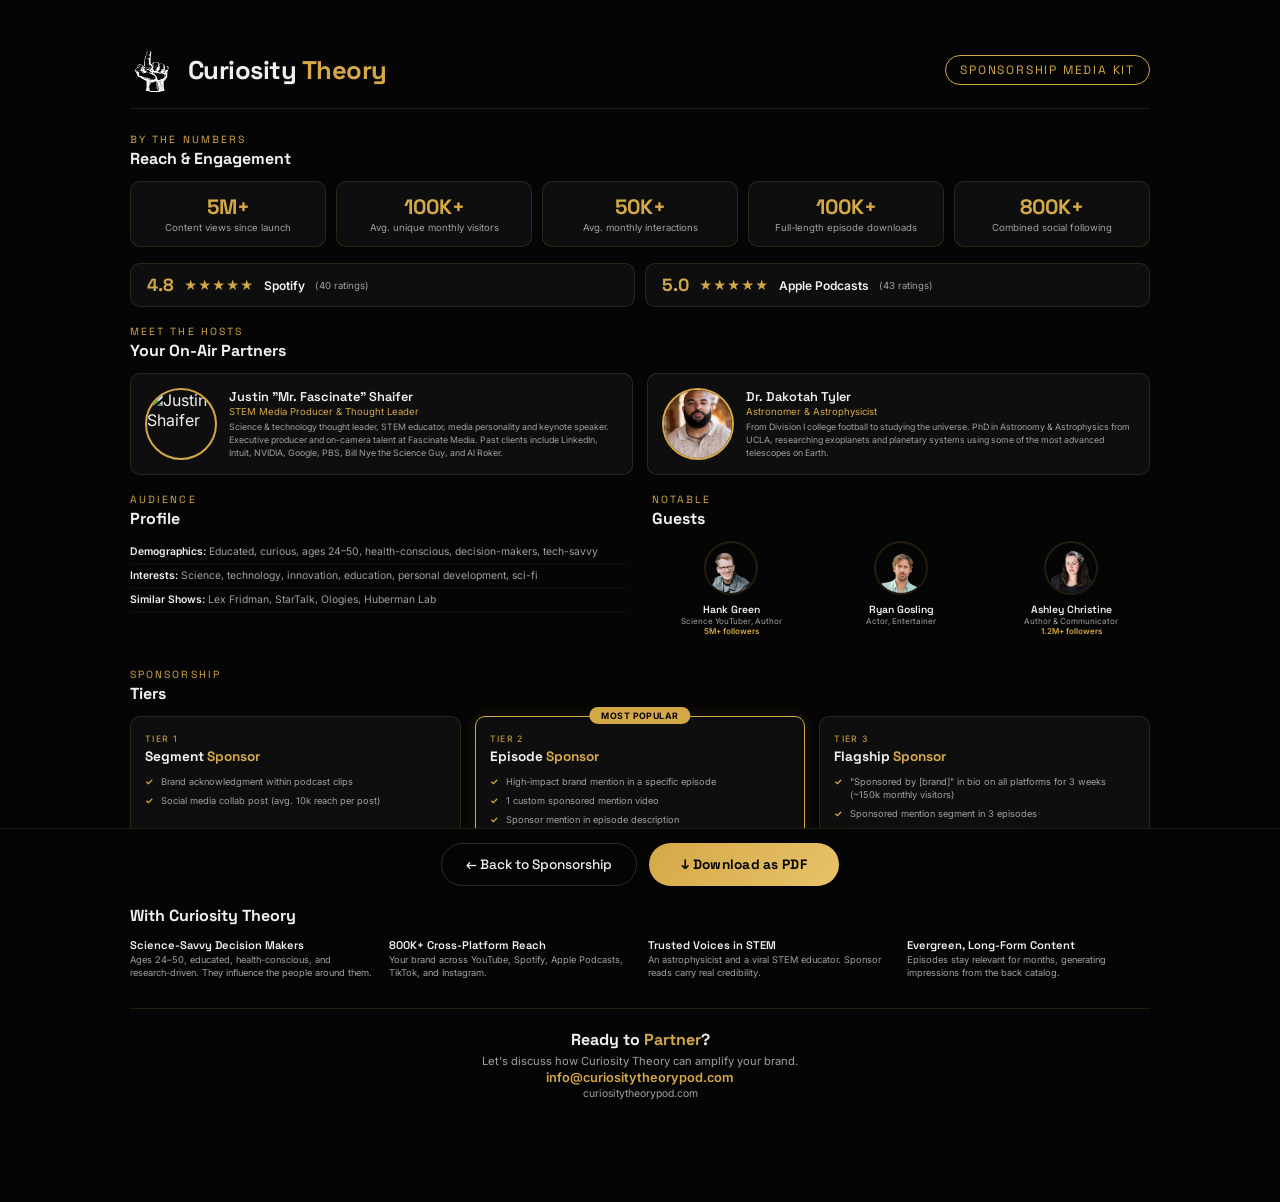
==== curiosity-theory/sponsorship-one-pager.html @ ef0b2ccd "Rewrite 1-pager layout for clean 2-page PDF print Replace CSS grid with flexbox throughout (grids br" ====
<!DOCTYPE html>
<html lang="en">
<head>
  <meta charset="UTF-8">
  <meta name="viewport" content="width=device-width, initial-scale=1.0">
  <title>Curiosity Theory — Sponsorship Media Kit</title>
  <link rel="icon" type="image/png" href="the-hand-outline.png">
  <link href="https://fonts.googleapis.com/css2?family=Space+Grotesk:wght@400;500;600;700&family=Inter:wght@400;500;600&display=swap" rel="stylesheet">
  <style>
    *, *::before, *::after { margin: 0; padding: 0; box-sizing: border-box; }

    :root {
      --bg: #050505;
      --bg-card: #0e0e0e;
      --text: #f0f0f0;
      --text-secondary: #a0a0a0;
      --accent: #d4a847;
      --accent-light: #e8c36a;
      --border: rgba(212, 168, 71, 0.15);
    }

    body {
      font-family: 'Inter', sans-serif;
      background: var(--bg);
      color: var(--text);
      -webkit-print-color-adjust: exact;
      print-color-adjust: exact;
    }

    .page {
      max-width: 1100px;
      margin: 0 auto;
      padding: 48px 40px 100px;
    }

    /* ── Header ── */
    .header {
      display: flex;
      align-items: center;
      justify-content: space-between;
      margin-bottom: 24px;
      padding-bottom: 16px;
      border-bottom: 1px solid var(--border);
    }
    .header-brand {
      display: flex;
      align-items: center;
      gap: 14px;
    }
    .header-brand img { width: 44px; height: 44px; }
    .header-brand h1 {
      font-family: 'Space Grotesk', sans-serif;
      font-size: 1.6rem;
      font-weight: 700;
      letter-spacing: -0.02em;
    }
    .header-brand h1 span { color: var(--accent); }
    .header-tag {
      font-family: 'Space Grotesk', sans-serif;
      font-size: 0.75rem;
      text-transform: uppercase;
      letter-spacing: 0.15em;
      color: var(--accent);
      border: 1px solid var(--accent);
      padding: 6px 14px;
      border-radius: 100px;
    }

    /* ── Section titles ── */
    .section-label {
      font-family: 'Space Grotesk', sans-serif;
      font-size: 0.65rem;
      text-transform: uppercase;
      letter-spacing: 0.2em;
      color: var(--accent);
      margin-bottom: 2px;
    }
    .section-title {
      font-family: 'Space Grotesk', sans-serif;
      font-size: 1rem;
      font-weight: 700;
      margin-bottom: 12px;
    }

    /* ── Metrics row ── */
    .metrics {
      display: flex;
      gap: 10px;
      margin-bottom: 16px;
    }
    .metric {
      flex: 1;
      background: var(--bg-card);
      border: 1px solid var(--border);
      border-radius: 10px;
      padding: 12px 8px;
      text-align: center;
    }
    .metric-number {
      font-family: 'Space Grotesk', sans-serif;
      font-size: 1.3rem;
      font-weight: 700;
      color: var(--accent);
      display: block;
    }
    .metric-label {
      font-size: 0.6rem;
      color: var(--text-secondary);
      line-height: 1.3;
      margin-top: 2px;
      display: block;
    }

    /* ── Reviews ── */
    .reviews {
      display: flex;
      gap: 10px;
      margin-bottom: 18px;
    }
    .review {
      display: flex;
      align-items: center;
      gap: 10px;
      background: var(--bg-card);
      border: 1px solid var(--border);
      border-radius: 10px;
      padding: 10px 16px;
      flex: 1;
    }
    .review-score {
      font-family: 'Space Grotesk', sans-serif;
      font-weight: 700;
      font-size: 1.1rem;
      color: var(--accent);
    }
    .review-stars { color: var(--accent); font-size: 0.8rem; letter-spacing: 1px; }
    .review-platform { font-size: 0.75rem; font-weight: 600; }
    .review-count { font-size: 0.6rem; color: var(--text-secondary); }

    /* ── Hosts ── */
    .hosts {
      display: flex;
      gap: 14px;
      margin-bottom: 18px;
    }
    .host {
      display: flex;
      gap: 12px;
      background: var(--bg-card);
      border: 1px solid var(--border);
      border-radius: 10px;
      padding: 14px;
      flex: 1;
    }
    .host img {
      width: 72px;
      height: 72px;
      border-radius: 50%;
      object-fit: cover;
      border: 2px solid var(--accent);
      flex-shrink: 0;
    }
    .host-info h4 {
      font-family: 'Space Grotesk', sans-serif;
      font-size: 0.8rem;
      font-weight: 600;
      margin-bottom: 1px;
    }
    .host-info .host-title {
      font-size: 0.6rem;
      color: var(--accent);
      margin-bottom: 4px;
    }
    .host-info p.host-bio {
      font-size: 0.55rem;
      color: var(--text-secondary);
      line-height: 1.45;
    }

    /* ── Audience + Guests row ── */
    .audience-guests-row {
      display: flex;
      gap: 24px;
      margin-bottom: 0;
    }
    .audience-col { flex: 1; }
    .guests-col { flex: 1; }
    .audience-list { list-style: none; }
    .audience-list li {
      font-size: 0.65rem;
      color: var(--text-secondary);
      padding: 4px 0;
      border-bottom: 1px solid rgba(255,255,255,0.04);
      line-height: 1.4;
    }
    .audience-list li strong {
      color: var(--text);
      font-weight: 600;
    }
    .guests {
      display: flex;
      gap: 12px;
    }
    .guest { text-align: center; flex: 1; }
    .guest img {
      width: 54px;
      height: 54px;
      border-radius: 50%;
      object-fit: cover;
      border: 2px solid var(--border);
      margin-bottom: 4px;
    }
    .guest h5 {
      font-family: 'Space Grotesk', sans-serif;
      font-size: 0.65rem;
      font-weight: 600;
    }
    .guest p { font-size: 0.5rem; color: var(--text-secondary); }
    .guest .guest-reach {
      font-size: 0.5rem;
      color: var(--accent);
      font-weight: 600;
    }

    /* ── Page 2 ── */
    .page-2 {
      page-break-before: always;
      break-before: page;
      padding-top: 32px;
    }

    /* ── Tiers ── */
    .tiers {
      display: flex;
      gap: 14px;
      margin-bottom: 24px;
    }
    .tier {
      flex: 1;
      background: var(--bg-card);
      border: 1px solid var(--border);
      border-radius: 10px;
      padding: 16px 14px;
    }
    .tier.featured {
      border-color: var(--accent);
      box-shadow: 0 0 20px rgba(212, 168, 71, 0.1);
      position: relative;
    }
    .tier.featured::before {
      content: 'Most Popular';
      position: absolute;
      top: -10px;
      left: 50%;
      transform: translateX(-50%);
      background: var(--accent);
      color: var(--bg);
      font-size: 0.55rem;
      font-weight: 700;
      padding: 3px 12px;
      border-radius: 100px;
      text-transform: uppercase;
      letter-spacing: 0.05em;
    }
    .tier-badge {
      font-size: 0.55rem;
      text-transform: uppercase;
      letter-spacing: 0.15em;
      color: var(--accent);
      margin-bottom: 4px;
    }
    .tier h4 {
      font-family: 'Space Grotesk', sans-serif;
      font-size: 0.85rem;
      font-weight: 700;
      margin-bottom: 8px;
    }
    .tier h4 span { color: var(--accent); }
    .tier ul { list-style: none; }
    .tier ul li {
      font-size: 0.58rem;
      color: var(--text-secondary);
      padding: 3px 0 3px 16px;
      position: relative;
      line-height: 1.4;
    }
    .tier ul li::before {
      content: '✓';
      position: absolute;
      left: 0;
      color: var(--accent);
      font-weight: 700;
    }

    /* ── Why partner ── */
    .why-grid {
      display: flex;
      gap: 16px;
      flex-wrap: wrap;
    }
    .why-item { flex: 1; min-width: 200px; }
    .why-item h5 {
      font-family: 'Space Grotesk', sans-serif;
      font-size: 0.7rem;
      font-weight: 600;
      margin-bottom: 2px;
    }
    .why-item p {
      font-size: 0.58rem;
      color: var(--text-secondary);
      line-height: 1.4;
    }

    /* ── Footer / Contact ── */
    .footer-cta {
      margin-top: 28px;
      padding-top: 20px;
      border-top: 1px solid var(--border);
      text-align: center;
    }
    .footer-cta h3 {
      font-family: 'Space Grotesk', sans-serif;
      font-size: 1rem;
      font-weight: 700;
      margin-bottom: 4px;
    }
    .footer-cta h3 span { color: var(--accent); }
    .footer-cta p {
      font-size: 0.7rem;
      color: var(--text-secondary);
      margin-bottom: 2px;
    }
    .footer-cta .email {
      color: var(--accent);
      font-weight: 600;
      font-size: 0.8rem;
    }
    .footer-cta .website {
      font-size: 0.65rem;
      color: var(--text-secondary);
    }

    /* ── Print button (screen only) ── */
    .print-bar {
      position: fixed;
      bottom: 0;
      left: 0;
      right: 0;
      background: rgba(5, 5, 5, 0.95);
      backdrop-filter: blur(12px);
      border-top: 1px solid var(--border);
      padding: 14px 24px;
      display: flex;
      justify-content: center;
      gap: 12px;
      z-index: 100;
    }
    .print-btn {
      font-family: 'Space Grotesk', sans-serif;
      background: linear-gradient(135deg, var(--accent), var(--accent-light));
      color: #050505;
      border: none;
      padding: 12px 32px;
      border-radius: 100px;
      font-size: 0.85rem;
      font-weight: 700;
      cursor: pointer;
      letter-spacing: 0.02em;
    }
    .print-btn:hover { opacity: 0.9; }
    .back-btn {
      font-family: 'Space Grotesk', sans-serif;
      background: transparent;
      color: var(--text);
      border: 1px solid rgba(255,255,255,0.15);
      padding: 12px 24px;
      border-radius: 100px;
      font-size: 0.85rem;
      font-weight: 500;
      cursor: pointer;
      text-decoration: none;
      display: inline-flex;
      align-items: center;
    }
    .back-btn:hover { border-color: rgba(255,255,255,0.3); }

    /* ── Print styles ── */
    @media print {
      body {
        background: #050505 !important;
        box-shadow: inset 0 0 0 9999px #050505;
      }
      .page {
        position: relative;
        padding: 28px 36px;
        max-width: none;
      }
      .page::before {
        content: '';
        position: fixed;
        top: 0;
        left: 0;
        width: 100%;
        height: 100%;
        background: #050505;
        z-index: -1;
      }
      .print-bar { display: none !important; }
      /* Prevent any element from breaking across pages */
      .hosts, .audience-guests-row, .tiers, .why-grid {
        page-break-inside: avoid;
        break-inside: avoid;
      }
      @page {
        size: letter;
        margin: 0;
      }
    }

    /* ── Responsive (screen) ── */
    @media (max-width: 768px) {
      .page { padding: 32px 20px 80px; }
      .header { flex-direction: column; gap: 12px; text-align: center; }
      .metrics { flex-wrap: wrap; }
      .metric { min-width: calc(50% - 8px); }
      .hosts { flex-direction: column; }
      .audience-guests-row { flex-direction: column; }
      .tiers { flex-direction: column; }
      .reviews { flex-direction: column; }
      .guests { flex-wrap: wrap; }
      .guest { min-width: 80px; }
    }
  </style>
</head>
<body>
  <div class="page">
    <!-- Header -->
    <div class="header">
      <div class="header-brand">
        <img src="the-hand-outline.png" alt="Curiosity Theory">
        <h1>Curiosity <span>Theory</span></h1>
      </div>
      <span class="header-tag">Sponsorship Media Kit</span>
    </div>

    <!-- Metrics -->
    <div>
      <p class="section-label">By the Numbers</p>
      <h2 class="section-title">Reach &amp; Engagement</h2>
    </div>
    <div class="metrics">
      <div class="metric">
        <span class="metric-number">5M+</span>
        <span class="metric-label">Content views since launch</span>
      </div>
      <div class="metric">
        <span class="metric-number">100K+</span>
        <span class="metric-label">Avg. unique monthly visitors</span>
      </div>
      <div class="metric">
        <span class="metric-number">50K+</span>
        <span class="metric-label">Avg. monthly interactions</span>
      </div>
      <div class="metric">
        <span class="metric-number">100K+</span>
        <span class="metric-label">Full-length episode downloads</span>
      </div>
      <div class="metric">
        <span class="metric-number">800K+</span>
        <span class="metric-label">Combined social following</span>
      </div>
    </div>

    <!-- Reviews -->
    <div class="reviews">
      <div class="review">
        <span class="review-score">4.8</span>
        <span class="review-stars">★★★★★</span>
        <span class="review-platform">Spotify</span>
        <span class="review-count">(40 ratings)</span>
      </div>
      <div class="review">
        <span class="review-score">5.0</span>
        <span class="review-stars">★★★★★</span>
        <span class="review-platform">Apple Podcasts</span>
        <span class="review-count">(43 ratings)</span>
      </div>
    </div>

    <!-- Hosts -->
    <div>
      <p class="section-label">Meet the Hosts</p>
      <h2 class="section-title">Your On-Air Partners</h2>
    </div>
    <div class="hosts">
      <div class="host">
        <img src="DSC00633.jpg" alt="Justin Shaifer">
        <div class="host-info">
          <h4>Justin "Mr. Fascinate" Shaifer</h4>
          <p class="host-title">STEM Media Producer &amp; Thought Leader</p>
          <p class="host-bio">Science &amp; technology thought leader, STEM educator, media personality and keynote speaker. Executive producer and on-camera talent at Fascinate Media. Past clients include LinkedIn, Intuit, NVIDIA, Google, PBS, Bill Nye the Science Guy, and Al Roker.</p>
        </div>
      </div>
      <div class="host">
        <img src="DSC00564-2.jpg" alt="Dr. Dakotah Tyler">
        <div class="host-info">
          <h4>Dr. Dakotah Tyler</h4>
          <p class="host-title">Astronomer &amp; Astrophysicist</p>
          <p class="host-bio">From Division I college football to studying the universe. PhD in Astronomy &amp; Astrophysics from UCLA, researching exoplanets and planetary systems using some of the most advanced telescopes on Earth.</p>
        </div>
      </div>
    </div>

    <!-- Audience + Notable Guests (single row) -->
    <div class="audience-guests-row">
      <div class="audience-col">
        <p class="section-label">Audience</p>
        <h2 class="section-title">Profile</h2>
        <ul class="audience-list">
          <li><strong>Demographics:</strong> Educated, curious, ages 24–50, health-conscious, decision-makers, tech-savvy</li>
          <li><strong>Interests:</strong> Science, technology, innovation, education, personal development, sci-fi</li>
          <li><strong>Similar Shows:</strong> Lex Fridman, StarTalk, Ologies, Huberman Lab</li>
        </ul>
      </div>
      <div class="guests-col">
        <p class="section-label">Notable</p>
        <h2 class="section-title">Guests</h2>
        <div class="guests">
          <div class="guest">
            <img src="hankgreen.png" alt="Hank Green">
            <h5>Hank Green</h5>
            <p>Science YouTuber, Author</p>
            <p class="guest-reach">5M+ followers</p>
          </div>
          <div class="guest">
            <img src="ryangosling.png" alt="Ryan Gosling">
            <h5>Ryan Gosling</h5>
            <p>Actor, Entertainer</p>
          </div>
          <div class="guest">
            <img src="ashleychristine.png" alt="Ashley Christine">
            <h5>Ashley Christine</h5>
            <p>Author &amp; Communicator</p>
            <p class="guest-reach">1.2M+ followers</p>
          </div>
        </div>
      </div>
    </div>

    <!-- PAGE 2: Tiers + Why Partner + Contact -->
    <div class="page-2">
      <p class="section-label">Sponsorship</p>
      <h2 class="section-title">Tiers</h2>
    </div>
    <div class="tiers">
      <div class="tier">
        <div class="tier-badge">Tier 1</div>
        <h4>Segment <span>Sponsor</span></h4>
        <ul>
          <li>Brand acknowledgment within podcast clips</li>
          <li>Social media collab post (avg. 10k reach per post)</li>
        </ul>
      </div>
      <div class="tier featured">
        <div class="tier-badge">Tier 2</div>
        <h4>Episode <span>Sponsor</span></h4>
        <ul>
          <li>High-impact brand mention in a specific episode</li>
          <li>1 custom sponsored mention video</li>
          <li>Sponsor mention in episode description</li>
          <li>Sponsor logo placement in episode</li>
        </ul>
      </div>
      <div class="tier">
        <div class="tier-badge">Tier 3</div>
        <h4>Flagship <span>Sponsor</span></h4>
        <ul>
          <li>"Sponsored by [brand]" in bio on all platforms for 3 weeks (~150k monthly visitors)</li>
          <li>Sponsored mention segment in 3 episodes</li>
          <li>Description mention &amp; logo in 3 episodes</li>
        </ul>
      </div>
    </div>

    <!-- Why Partner -->
    <div>
      <p class="section-label">Why Partner</p>
      <h2 class="section-title">With Curiosity Theory</h2>
    </div>
    <div class="why-grid">
      <div class="why-item">
        <h5>Science-Savvy Decision Makers</h5>
        <p>Ages 24–50, educated, health-conscious, and research-driven. They influence the people around them.</p>
      </div>
      <div class="why-item">
        <h5>800K+ Cross-Platform Reach</h5>
        <p>Your brand across YouTube, Spotify, Apple Podcasts, TikTok, and Instagram.</p>
      </div>
      <div class="why-item">
        <h5>Trusted Voices in STEM</h5>
        <p>An astrophysicist and a viral STEM educator. Sponsor reads carry real credibility.</p>
      </div>
      <div class="why-item">
        <h5>Evergreen, Long-Form Content</h5>
        <p>Episodes stay relevant for months, generating impressions from the back catalog.</p>
      </div>
    </div>

    <!-- Contact Footer -->
    <div class="footer-cta">
      <h3>Ready to <span>Partner</span>?</h3>
      <p>Let's discuss how Curiosity Theory can amplify your brand.</p>
      <p class="email">info@curiositytheorypod.com</p>
      <p class="website">curiositytheorypod.com</p>
    </div>
  </div>

  <!-- Screen-only print/download bar -->
  <div class="print-bar">
    <a href="sponsorship.html" class="back-btn">← Back to Sponsorship</a>
    <button class="print-btn" onclick="window.print()">
      ↓ Download as PDF
    </button>
  </div>
</body>
</html>
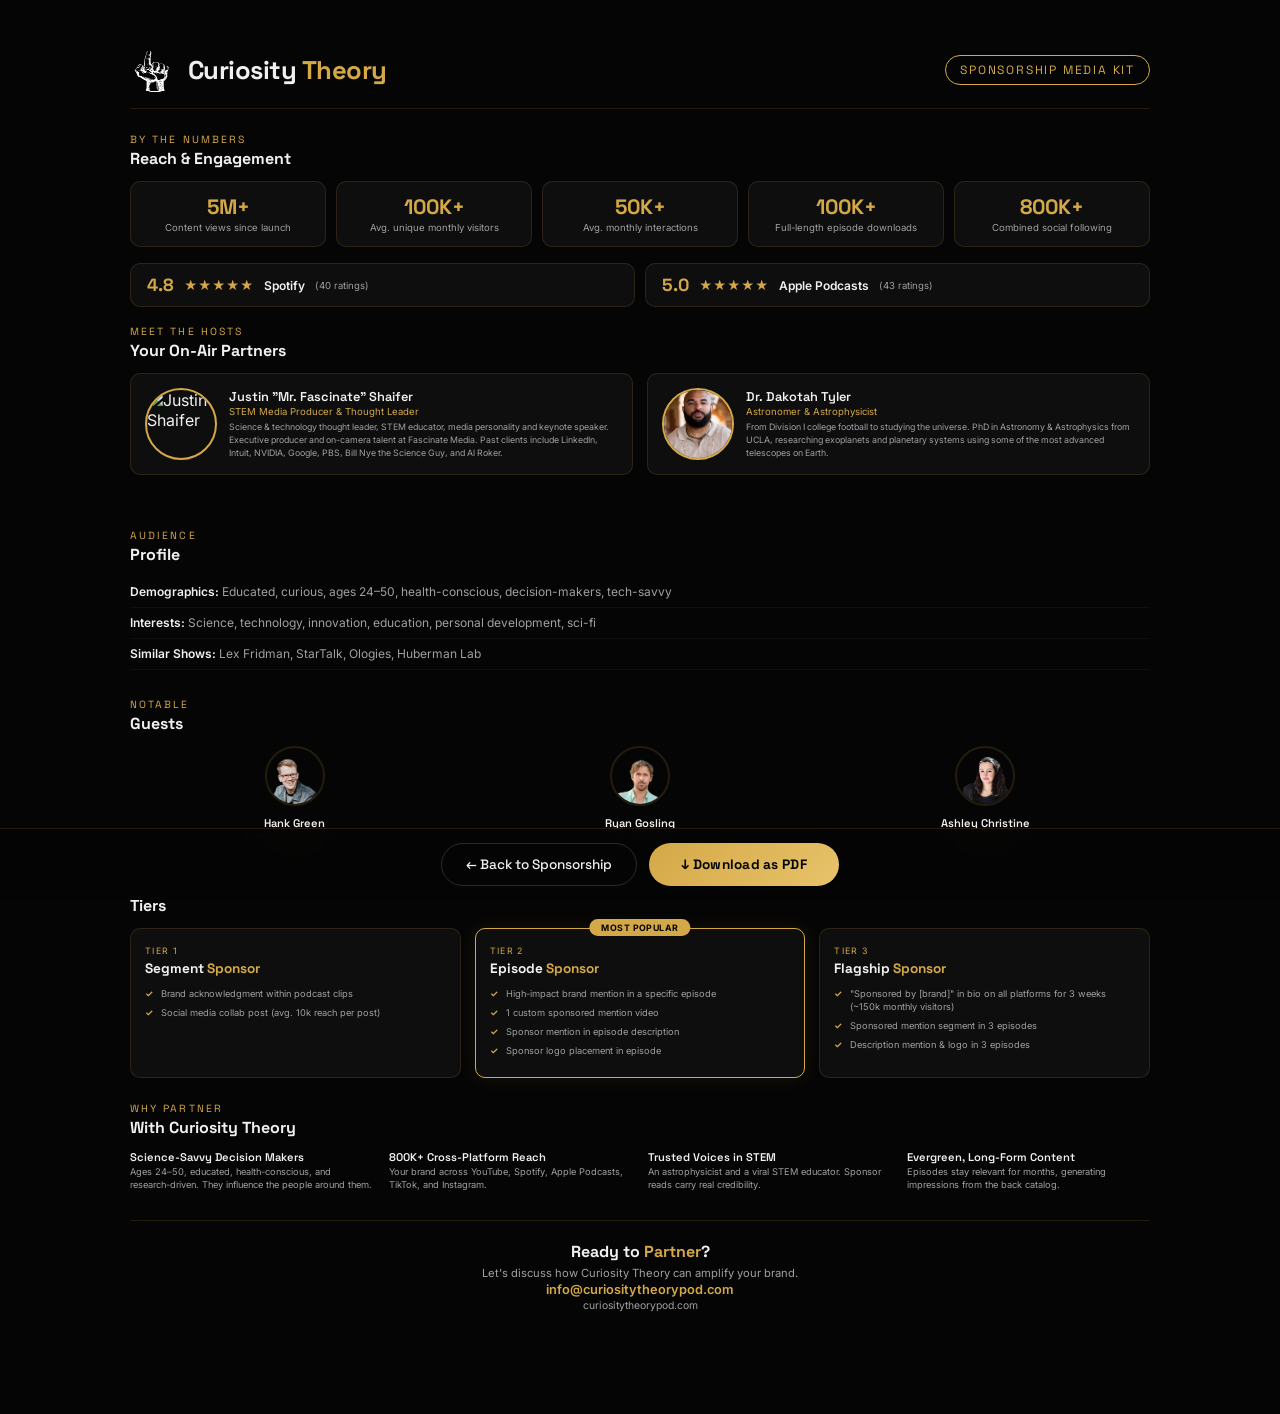
==== commit 1d04196c: "Restructure media kit: audience on page 2, contact on page 3 - Page 1: Header, metrics, reviews, hos" ====
--- a/curiosity-theory/sponsorship-one-pager.html
+++ b/curiosity-theory/sponsorship-one-pager.html
@@ -177,56 +177,51 @@
       line-height: 1.45;
     }
 
-    /* ── Audience + Guests row ── */
-    .audience-guests-row {
-      display: flex;
-      gap: 24px;
-      margin-bottom: 0;
-    }
-    .audience-col { flex: 1; }
-    .guests-col { flex: 1; }
+    /* ── Audience ── */
     .audience-list { list-style: none; }
     .audience-list li {
-      font-size: 0.65rem;
+      font-size: 0.75rem;
       color: var(--text-secondary);
-      padding: 4px 0;
+      padding: 6px 0;
       border-bottom: 1px solid rgba(255,255,255,0.04);
-      line-height: 1.4;
+      line-height: 1.5;
     }
     .audience-list li strong {
       color: var(--text);
       font-weight: 600;
     }
+
+    /* ── Notable guests ── */
     .guests {
       display: flex;
-      gap: 12px;
+      gap: 16px;
     }
     .guest { text-align: center; flex: 1; }
     .guest img {
-      width: 54px;
-      height: 54px;
+      width: 60px;
+      height: 60px;
       border-radius: 50%;
       object-fit: cover;
       border: 2px solid var(--border);
-      margin-bottom: 4px;
+      margin-bottom: 6px;
     }
     .guest h5 {
       font-family: 'Space Grotesk', sans-serif;
-      font-size: 0.65rem;
+      font-size: 0.7rem;
       font-weight: 600;
     }
-    .guest p { font-size: 0.5rem; color: var(--text-secondary); }
+    .guest p { font-size: 0.55rem; color: var(--text-secondary); }
     .guest .guest-reach {
-      font-size: 0.5rem;
+      font-size: 0.55rem;
       color: var(--accent);
       font-weight: 600;
     }
 
-    /* ── Page 2 ── */
-    .page-2 {
+    /* ── Page breaks ── */
+    .page-break {
       page-break-before: always;
       break-before: page;
-      padding-top: 32px;
+      padding-top: 36px;
     }
 
     /* ── Tiers ── */
@@ -407,7 +402,7 @@
       }
       .print-bar { display: none !important; }
       /* Prevent any element from breaking across pages */
-      .hosts, .audience-guests-row, .tiers, .why-grid {
+      .hosts, .tiers, .why-grid, .guests {
         page-break-inside: avoid;
         break-inside: avoid;
       }
@@ -424,7 +419,7 @@
       .metrics { flex-wrap: wrap; }
       .metric { min-width: calc(50% - 8px); }
       .hosts { flex-direction: column; }
-      .audience-guests-row { flex-direction: column; }
+      .guests { flex-wrap: wrap; }
       .tiers { flex-direction: column; }
       .reviews { flex-direction: column; }
       .guests { flex-wrap: wrap; }
@@ -511,44 +506,42 @@
       </div>
     </div>
 
-    <!-- Audience + Notable Guests (single row) -->
-    <div class="audience-guests-row">
-      <div class="audience-col">
-        <p class="section-label">Audience</p>
-        <h2 class="section-title">Profile</h2>
-        <ul class="audience-list">
-          <li><strong>Demographics:</strong> Educated, curious, ages 24–50, health-conscious, decision-makers, tech-savvy</li>
-          <li><strong>Interests:</strong> Science, technology, innovation, education, personal development, sci-fi</li>
-          <li><strong>Similar Shows:</strong> Lex Fridman, StarTalk, Ologies, Huberman Lab</li>
-        </ul>
-      </div>
-      <div class="guests-col">
-        <p class="section-label">Notable</p>
-        <h2 class="section-title">Guests</h2>
-        <div class="guests">
-          <div class="guest">
-            <img src="hankgreen.png" alt="Hank Green">
-            <h5>Hank Green</h5>
-            <p>Science YouTuber, Author</p>
-            <p class="guest-reach">5M+ followers</p>
-          </div>
-          <div class="guest">
-            <img src="ryangosling.png" alt="Ryan Gosling">
-            <h5>Ryan Gosling</h5>
-            <p>Actor, Entertainer</p>
-          </div>
-          <div class="guest">
-            <img src="ashleychristine.png" alt="Ashley Christine">
-            <h5>Ashley Christine</h5>
-            <p>Author &amp; Communicator</p>
-            <p class="guest-reach">1.2M+ followers</p>
-          </div>
-        </div>
-      </div>
-    </div>
-
-    <!-- PAGE 2: Tiers + Why Partner + Contact -->
-    <div class="page-2">
+    <!-- PAGE 2: Audience + Guests + Tiers + Why Partner -->
+    <div class="page-break">
+      <p class="section-label">Audience</p>
+      <h2 class="section-title">Profile</h2>
+    </div>
+    <ul class="audience-list" style="margin-bottom: 28px;">
+      <li><strong>Demographics:</strong> Educated, curious, ages 24–50, health-conscious, decision-makers, tech-savvy</li>
+      <li><strong>Interests:</strong> Science, technology, innovation, education, personal development, sci-fi</li>
+      <li><strong>Similar Shows:</strong> Lex Fridman, StarTalk, Ologies, Huberman Lab</li>
+    </ul>
+
+    <div>
+      <p class="section-label">Notable</p>
+      <h2 class="section-title">Guests</h2>
+    </div>
+    <div class="guests" style="margin-bottom: 28px;">
+      <div class="guest">
+        <img src="hankgreen.png" alt="Hank Green">
+        <h5>Hank Green</h5>
+        <p>Science YouTuber, Author</p>
+        <p class="guest-reach">5M+ followers</p>
+      </div>
+      <div class="guest">
+        <img src="ryangosling.png" alt="Ryan Gosling">
+        <h5>Ryan Gosling</h5>
+        <p>Actor, Entertainer</p>
+      </div>
+      <div class="guest">
+        <img src="ashleychristine.png" alt="Ashley Christine">
+        <h5>Ashley Christine</h5>
+        <p>Author &amp; Communicator</p>
+        <p class="guest-reach">1.2M+ followers</p>
+      </div>
+    </div>
+
+    <div>
       <p class="section-label">Sponsorship</p>
       <h2 class="section-title">Tiers</h2>
     </div>
@@ -606,8 +599,8 @@
       </div>
     </div>
 
-    <!-- Contact Footer -->
-    <div class="footer-cta">
+    <!-- PAGE 3: Contact -->
+    <div class="footer-cta page-break">
       <h3>Ready to <span>Partner</span>?</h3>
       <p>Let's discuss how Curiosity Theory can amplify your brand.</p>
       <p class="email">info@curiositytheorypod.com</p>
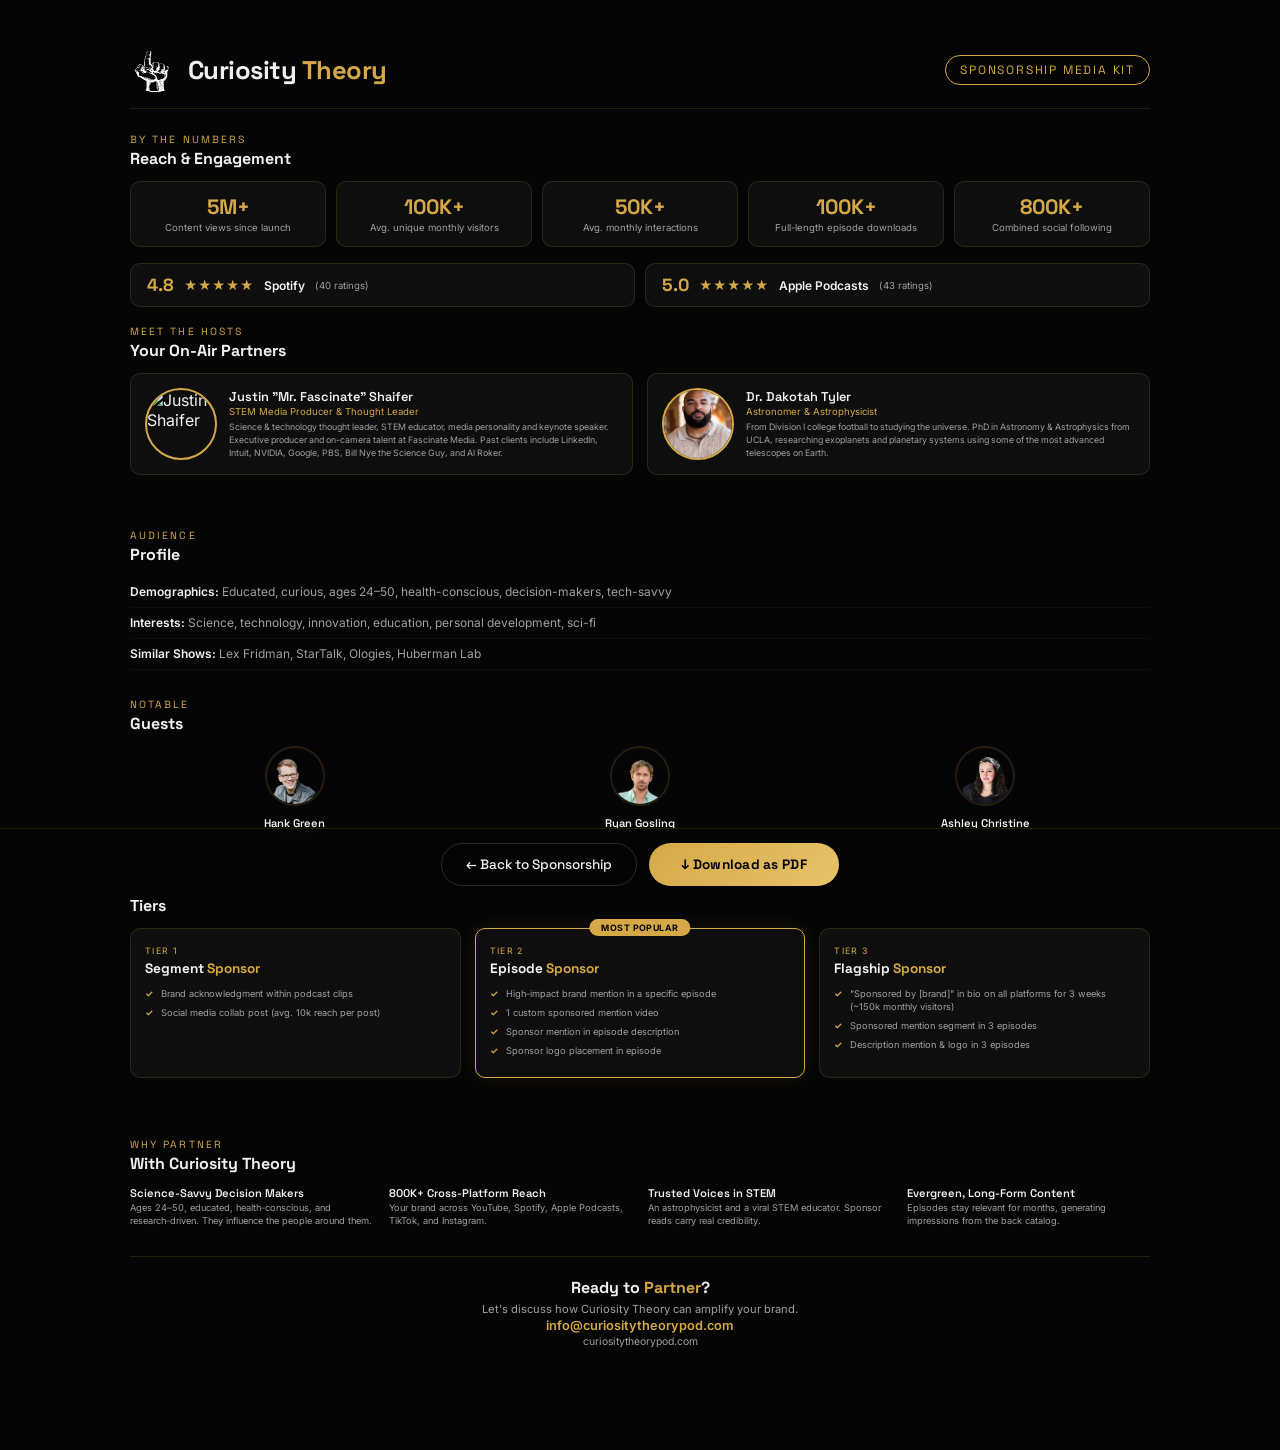
==== commit 005ad02a: "Move Why Partner section to page 3 with Ready to Partner https://claude.ai/code/session_01Ko7sUCuZxt" ====
--- a/curiosity-theory/sponsorship-one-pager.html
+++ b/curiosity-theory/sponsorship-one-pager.html
@@ -575,8 +575,8 @@
       </div>
     </div>
 
-    <!-- Why Partner -->
-    <div>
+    <!-- PAGE 3: Why Partner + Contact -->
+    <div class="page-break">
       <p class="section-label">Why Partner</p>
       <h2 class="section-title">With Curiosity Theory</h2>
     </div>
@@ -599,8 +599,7 @@
       </div>
     </div>
 
-    <!-- PAGE 3: Contact -->
-    <div class="footer-cta page-break">
+    <div class="footer-cta">
       <h3>Ready to <span>Partner</span>?</h3>
       <p>Let's discuss how Curiosity Theory can amplify your brand.</p>
       <p class="email">info@curiositytheorypod.com</p>
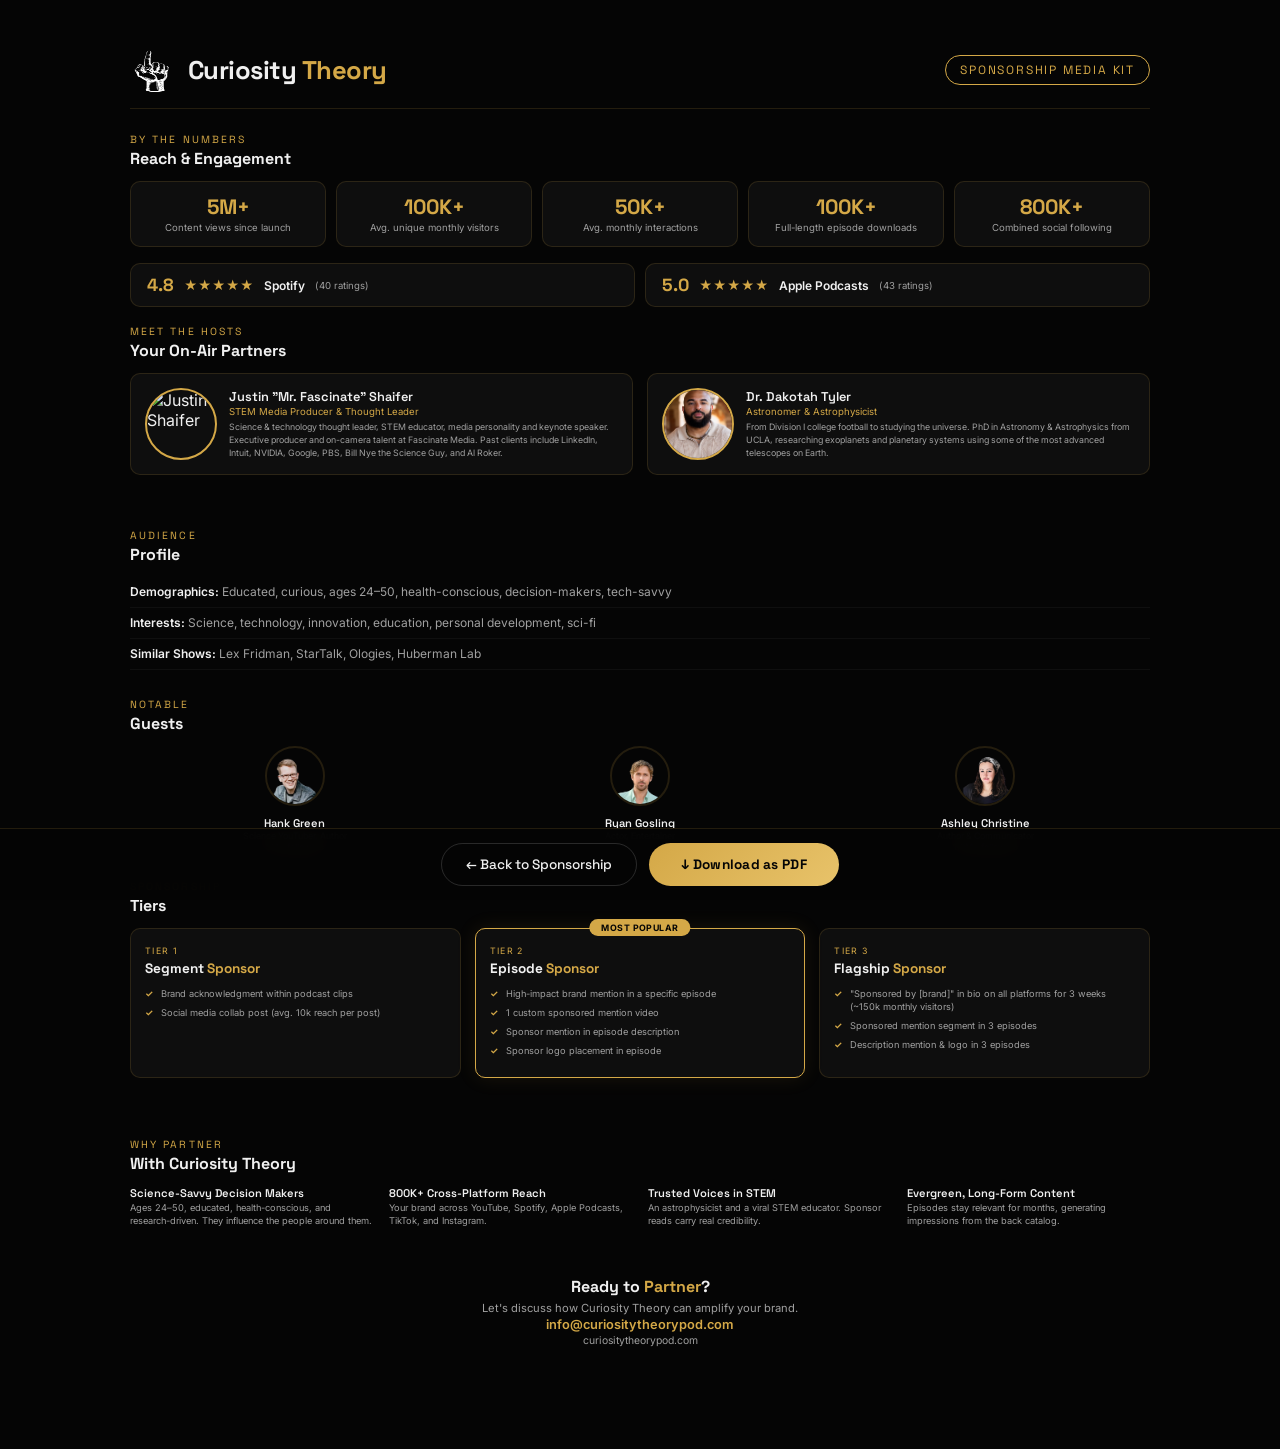
==== commit 3d6c106b: "Fix Ready to Partner section not visible on page 3 Remove border-top and reduce margin so footer-cta" ====
--- a/curiosity-theory/sponsorship-one-pager.html
+++ b/curiosity-theory/sponsorship-one-pager.html
@@ -308,9 +308,7 @@
 
     /* ── Footer / Contact ── */
     .footer-cta {
-      margin-top: 28px;
-      padding-top: 20px;
-      border-top: 1px solid var(--border);
+      margin-top: 48px;
       text-align: center;
     }
     .footer-cta h3 {
@@ -402,9 +400,13 @@
       }
       .print-bar { display: none !important; }
       /* Prevent any element from breaking across pages */
-      .hosts, .tiers, .why-grid, .guests {
+      .hosts, .tiers, .why-grid, .guests, .footer-cta {
         page-break-inside: avoid;
         break-inside: avoid;
+      }
+      .footer-cta {
+        page-break-before: avoid;
+        break-before: avoid;
       }
       @page {
         size: letter;
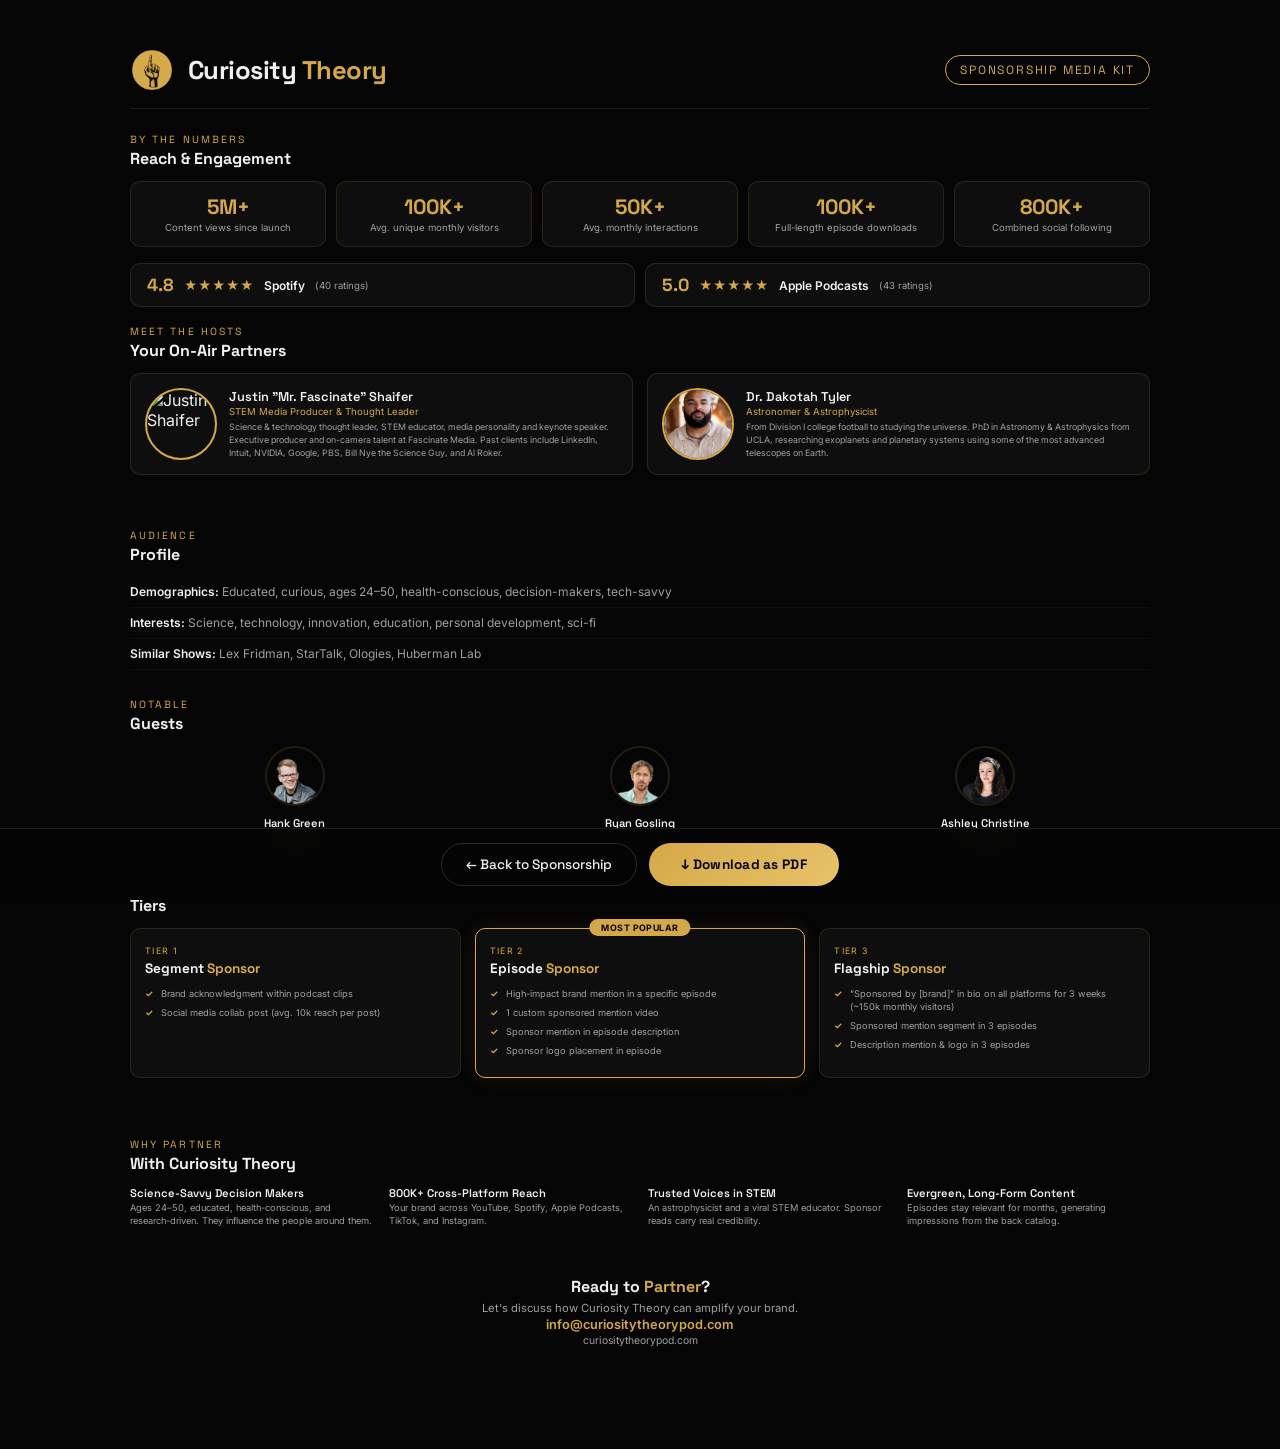
==== commit 2900708e: "Update logo and favicon to Hand Logo Circled.png Replace the-hand-outline.png with the new circled h" ====
--- a/curiosity-theory/sponsorship-one-pager.html
+++ b/curiosity-theory/sponsorship-one-pager.html
@@ -4,7 +4,7 @@
   <meta charset="UTF-8">
   <meta name="viewport" content="width=device-width, initial-scale=1.0">
   <title>Curiosity Theory — Sponsorship Media Kit</title>
-  <link rel="icon" type="image/png" href="the-hand-outline.png">
+  <link rel="icon" type="image/png" href="Hand Logo Circled.png">
   <link href="https://fonts.googleapis.com/css2?family=Space+Grotesk:wght@400;500;600;700&family=Inter:wght@400;500;600&display=swap" rel="stylesheet">
   <style>
     *, *::before, *::after { margin: 0; padding: 0; box-sizing: border-box; }
@@ -434,7 +434,7 @@
     <!-- Header -->
     <div class="header">
       <div class="header-brand">
-        <img src="the-hand-outline.png" alt="Curiosity Theory">
+        <img src="Hand Logo Circled.png" alt="Curiosity Theory">
         <h1>Curiosity <span>Theory</span></h1>
       </div>
       <span class="header-tag">Sponsorship Media Kit</span>
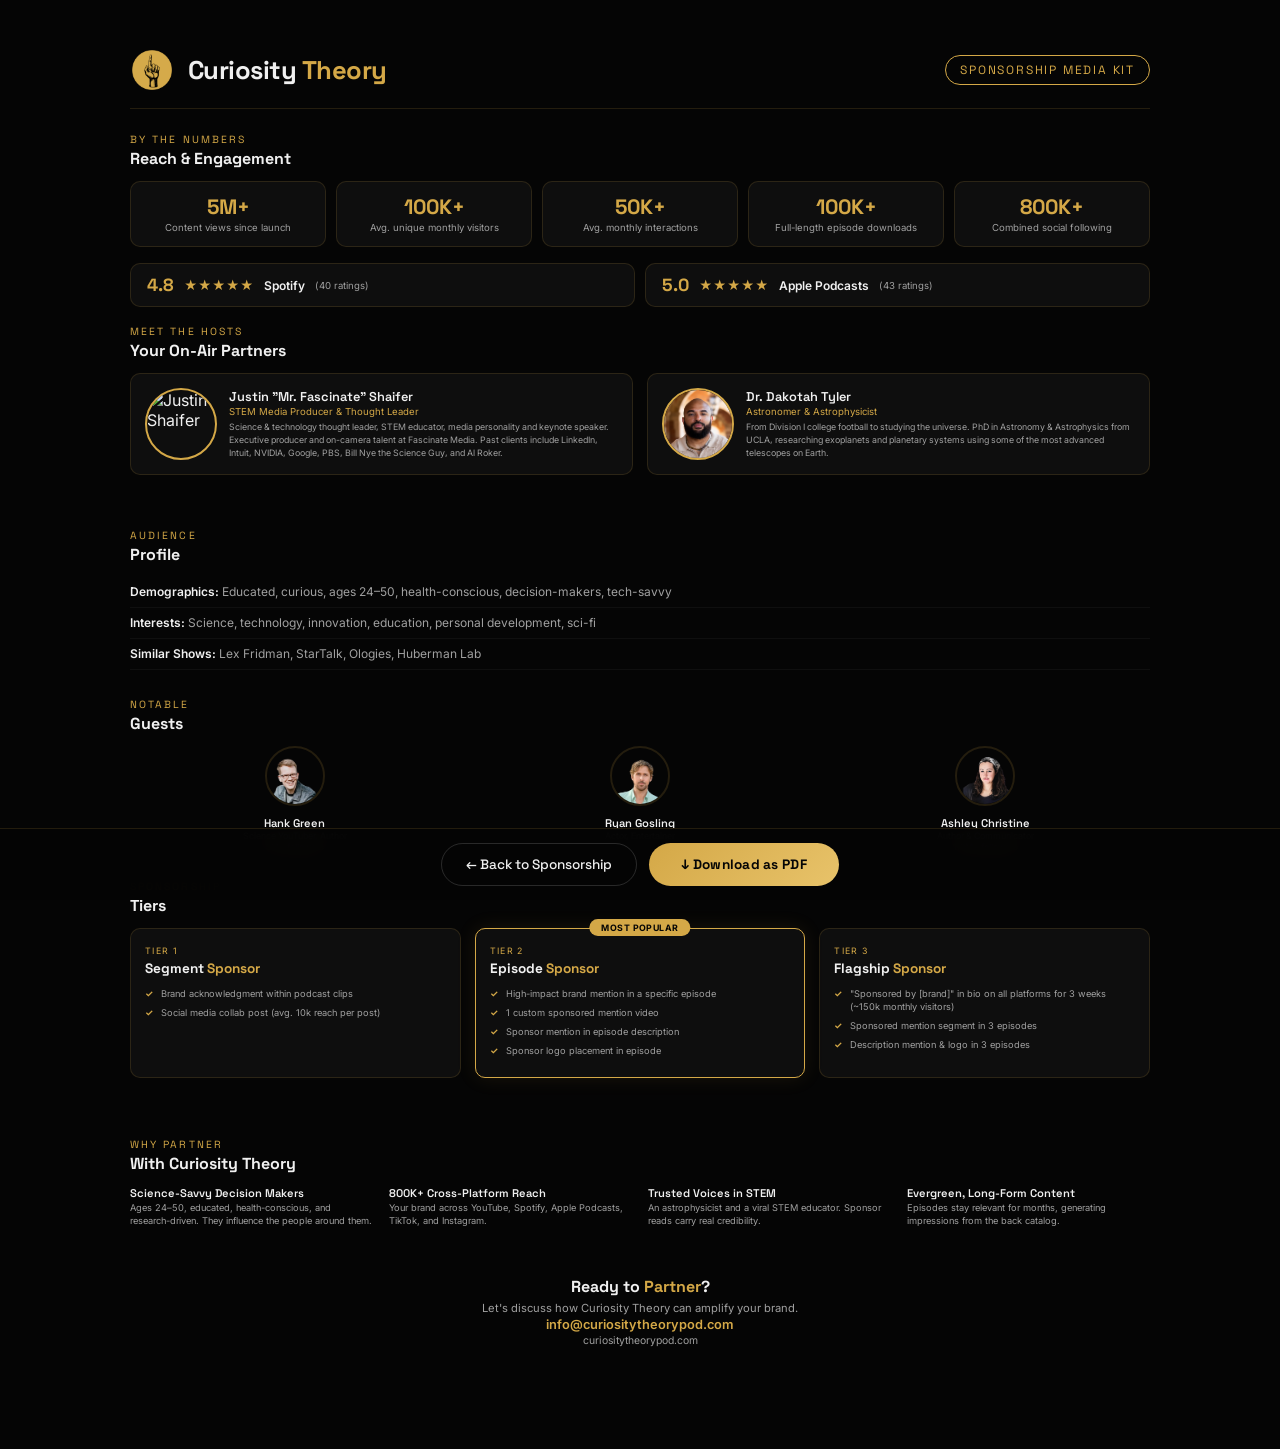
==== commit ea265be8: "Adjust host headshot crop to show top of heads Add object-position: center 20% so the circular crop " ====
--- a/curiosity-theory/sponsorship-one-pager.html
+++ b/curiosity-theory/sponsorship-one-pager.html
@@ -157,6 +157,7 @@
       height: 72px;
       border-radius: 50%;
       object-fit: cover;
+      object-position: center 20%;
       border: 2px solid var(--accent);
       flex-shrink: 0;
     }
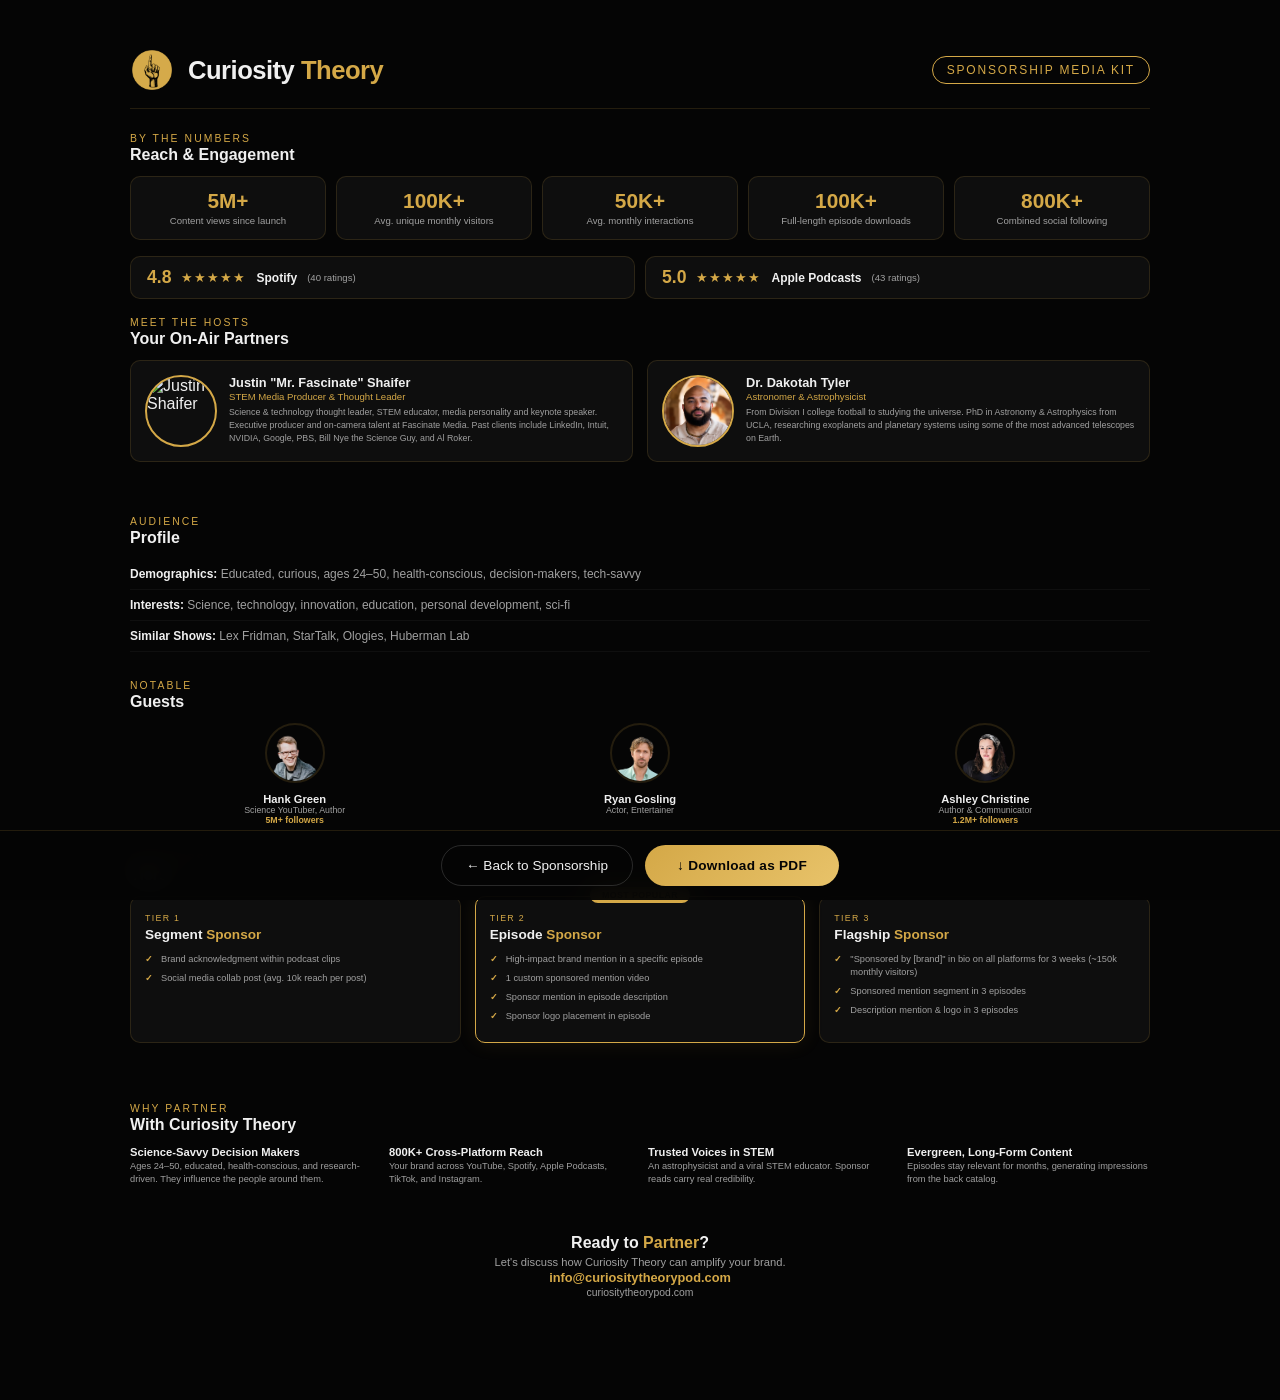
==== commit 3aff1c45: "Fix security vulnerabilities and harden site - Replace innerHTML with safe DOM construction for epis" ====
--- a/curiosity-theory/sponsorship-one-pager.html
+++ b/curiosity-theory/sponsorship-one-pager.html
@@ -4,6 +4,7 @@
   <meta charset="UTF-8">
   <meta name="viewport" content="width=device-width, initial-scale=1.0">
   <title>Curiosity Theory — Sponsorship Media Kit</title>
+  <meta http-equiv="Content-Security-Policy" content="default-src 'self'; script-src 'unsafe-inline'; style-src 'self' 'unsafe-inline' https://fonts.googleapis.com; font-src 'self' https://fonts.gstatic.com; img-src 'self' data:; frame-ancestors 'none';">
   <link rel="icon" type="image/png" href="Hand Logo Circled.png">
   <link href="https://fonts.googleapis.com/css2?family=Space+Grotesk:wght@400;500;600;700&family=Inter:wght@400;500;600&display=swap" rel="stylesheet">
   <style>
